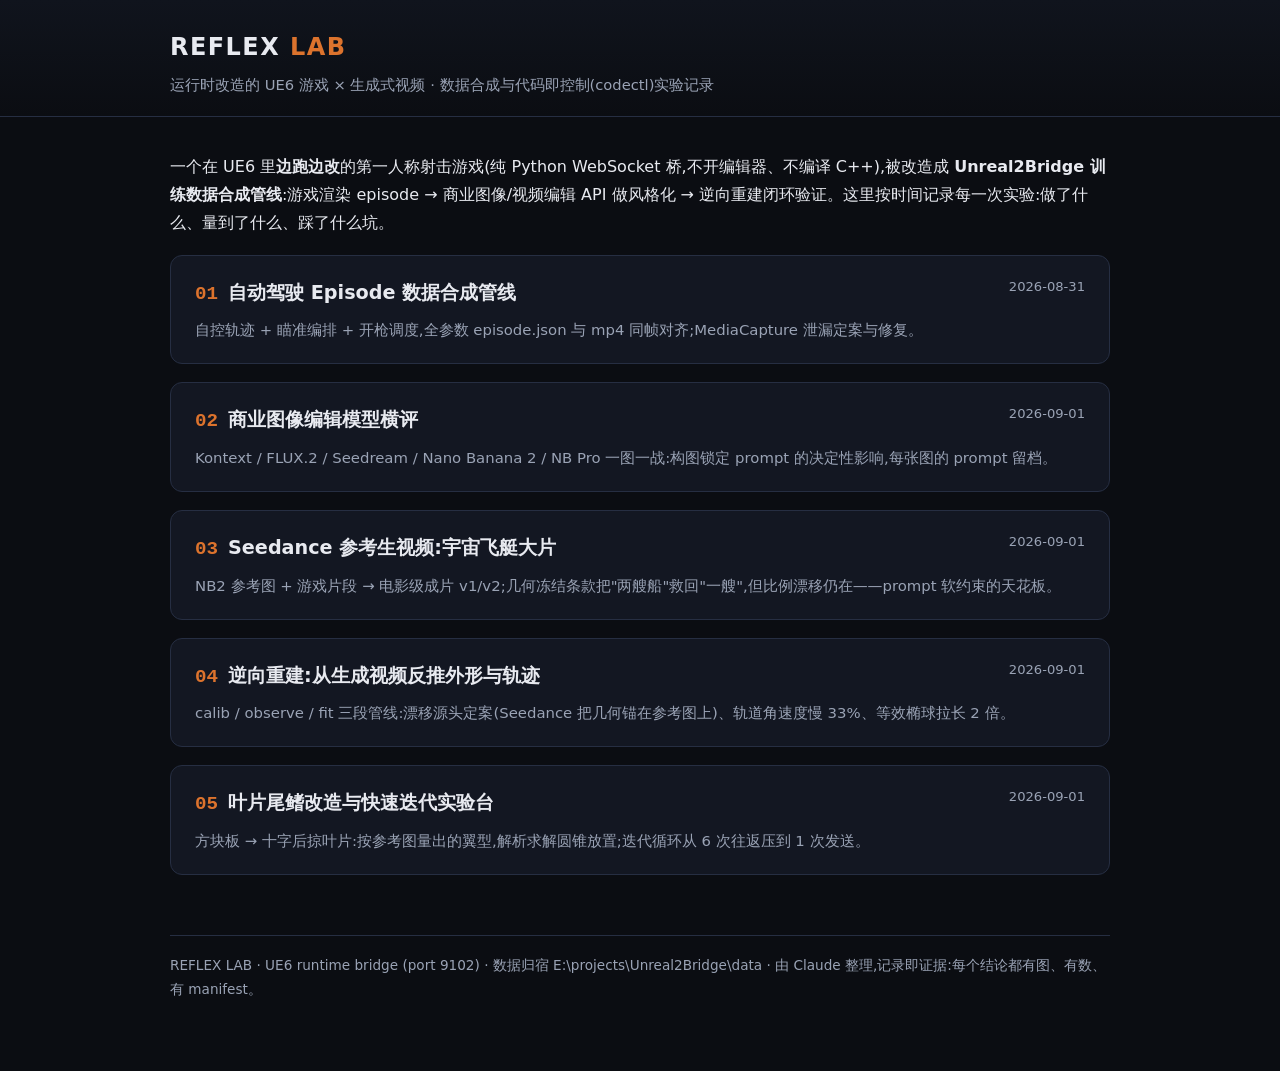
==== index.html @ d4e41690 "REFLEX LAB skeleton: index, style, curated assets (24MB) Co-Authored-By: Claude Fable 5 <noreply@ant" ====
<!DOCTYPE html>
<html lang="zh-CN">
<head>
<meta charset="utf-8">
<meta name="viewport" content="width=device-width, initial-scale=1">
<title>REFLEX LAB — 实验记录</title>
<link rel="stylesheet" href="assets/style.css">
<link rel="icon" href="data:image/svg+xml,<svg xmlns='http://www.w3.org/2000/svg' viewBox='0 0 100 100'><text y='.9em' font-size='90'>🛰️</text></svg>">
</head>
<body>
<header class="site">
  <div class="wrap">
    <h1><a href="index.html">REFLEX <span class="orange">LAB</span></a></h1>
    <p class="sub">运行时改造的 UE6 游戏 × 生成式视频 · 数据合成与代码即控制(codectl)实验记录</p>
  </div>
</header>
<div class="wrap">

<p>一个在 UE6 里<strong>边跑边改</strong>的第一人称射击游戏(纯 Python WebSocket 桥,不开编辑器、不编译 C++),被改造成
<strong>Unreal2Bridge 训练数据合成管线</strong>:游戏渲染 episode → 商业图像/视频编辑 API 做风格化 →
逆向重建闭环验证。这里按时间记录每一次实验:做了什么、量到了什么、踩了什么坑。</p>

<a class="entry-card" href="entries/01-episode-pipeline.html">
  <span class="date">2026-08-31</span>
  <h2><span class="num">01</span>自动驾驶 Episode 数据合成管线</h2>
  <p>自控轨迹 + 瞄准编排 + 开枪调度,全参数 episode.json 与 mp4 同帧对齐;MediaCapture 泄漏定案与修复。</p>
</a>

<a class="entry-card" href="entries/02-image-edits.html">
  <span class="date">2026-09-01</span>
  <h2><span class="num">02</span>商业图像编辑模型横评</h2>
  <p>Kontext / FLUX.2 / Seedream / Nano Banana 2 / NB Pro 一图一战:构图锁定 prompt 的决定性影响,每张图的 prompt 留档。</p>
</a>

<a class="entry-card" href="entries/03-seedance-films.html">
  <span class="date">2026-09-01</span>
  <h2><span class="num">03</span>Seedance 参考生视频:宇宙飞艇大片</h2>
  <p>NB2 参考图 + 游戏片段 → 电影级成片 v1/v2;几何冻结条款把"两艘船"救回"一艘",但比例漂移仍在——prompt 软约束的天花板。</p>
</a>

<a class="entry-card" href="entries/04-inverse-recon.html">
  <span class="date">2026-09-01</span>
  <h2><span class="num">04</span>逆向重建:从生成视频反推外形与轨迹</h2>
  <p>calib / observe / fit 三段管线:漂移源头定案(Seedance 把几何锚在参考图上)、轨道角速度慢 33%、等效椭球拉长 2 倍。</p>
</a>

<a class="entry-card" href="entries/05-blade-fins.html">
  <span class="date">2026-09-01</span>
  <h2><span class="num">05</span>叶片尾鳍改造与快速迭代实验台</h2>
  <p>方块板 → 十字后掠叶片:按参考图量出的翼型,解析求解圆锥放置;迭代循环从 6 次往返压到 1 次发送。</p>
</a>

<footer>
  REFLEX LAB · UE6 runtime bridge (port 9102) · 数据归宿 E:\projects\Unreal2Bridge\data ·
  由 Claude 整理,记录即证据:每个结论都有图、有数、有 manifest。
</footer>
</div>
</body>
</html>
---- assets/style.css ----
/* REFLEX LAB — experiment log, dark space theme */
:root {
  --bg: #0b0d12;
  --panel: #131722;
  --panel2: #1a2030;
  --ink: #e8eaf0;
  --dim: #9aa3b5;
  --accent: #dc732d;
  --accent2: #e9a06a;
  --line: #262e42;
  --good: #7dc98f;
  --bad: #e07a7a;
}
* { box-sizing: border-box; }
body {
  margin: 0;
  background: var(--bg);
  color: var(--ink);
  font-family: "Segoe UI", "PingFang SC", "Microsoft YaHei", system-ui, sans-serif;
  line-height: 1.75;
}
a { color: var(--accent2); text-decoration: none; }
a:hover { color: var(--accent); }
.wrap { max-width: 980px; margin: 0 auto; padding: 0 20px 80px; }
header.site {
  border-bottom: 1px solid var(--line);
  background: linear-gradient(180deg, #10141d, var(--bg));
  margin-bottom: 36px;
}
header.site .wrap { padding: 26px 20px 18px; }
header.site h1 { margin: 0; font-size: 1.5rem; letter-spacing: 0.06em; }
header.site h1 a { color: var(--ink); }
header.site h1 .orange { color: var(--accent); }
header.site p.sub { margin: 4px 0 0; color: var(--dim); font-size: 0.92rem; }
h1.title { font-size: 1.7rem; margin: 0 0 4px; }
p.meta { color: var(--dim); font-size: 0.9rem; margin: 0 0 28px; }
p.meta .tag {
  display: inline-block; border: 1px solid var(--line); border-radius: 4px;
  padding: 0 8px; margin-right: 6px; background: var(--panel);
  font-size: 0.82rem; color: var(--accent2);
}
h2 { font-size: 1.25rem; margin: 40px 0 12px; color: var(--accent2); }
h3 { font-size: 1.05rem; margin: 26px 0 8px; }
figure { margin: 18px 0; }
figure img, figure video {
  width: 100%; border-radius: 8px; border: 1px solid var(--line);
  display: block; background: #000;
}
figcaption { color: var(--dim); font-size: 0.86rem; margin-top: 6px; }
.grid2 { display: grid; grid-template-columns: 1fr 1fr; gap: 14px; }
.grid3 { display: grid; grid-template-columns: 1fr 1fr 1fr; gap: 12px; }
@media (max-width: 700px) { .grid2, .grid3 { grid-template-columns: 1fr; } }
.card {
  background: var(--panel); border: 1px solid var(--line);
  border-radius: 10px; padding: 18px 20px; margin: 16px 0;
}
.card.warn { border-left: 3px solid var(--bad); }
.card.law { border-left: 3px solid var(--accent); }
.card h3 { margin-top: 0; }
table { border-collapse: collapse; width: 100%; margin: 14px 0; font-size: 0.92rem; }
th, td { border: 1px solid var(--line); padding: 7px 11px; text-align: left; }
th { background: var(--panel2); color: var(--accent2); font-weight: 600; }
tr:nth-child(even) td { background: var(--panel); }
code, pre {
  font-family: Consolas, "Cascadia Mono", monospace;
  background: var(--panel2); border-radius: 5px;
}
code { padding: 1px 6px; font-size: 0.88em; color: var(--accent2); }
pre {
  padding: 14px 16px; overflow-x: auto; border: 1px solid var(--line);
  font-size: 0.84rem; line-height: 1.55;
}
pre code { background: none; padding: 0; color: var(--ink); }
blockquote {
  margin: 14px 0; padding: 10px 18px; border-left: 3px solid var(--accent);
  background: var(--panel); color: var(--dim); border-radius: 0 8px 8px 0;
}
.entry-card {
  display: block; background: var(--panel); border: 1px solid var(--line);
  border-radius: 12px; padding: 20px 24px; margin: 18px 0;
  transition: border-color 0.15s, transform 0.15s;
}
.entry-card:hover { border-color: var(--accent); transform: translateY(-2px); }
.entry-card h2 { margin: 0 0 6px; color: var(--ink); font-size: 1.2rem; }
.entry-card .num { color: var(--accent); font-family: Consolas, monospace; margin-right: 10px; }
.entry-card p { margin: 4px 0 0; color: var(--dim); font-size: 0.93rem; }
.entry-card .date { font-size: 0.82rem; color: var(--dim); float: right; }
footer {
  margin-top: 60px; padding-top: 18px; border-top: 1px solid var(--line);
  color: var(--dim); font-size: 0.85rem;
}
.nav-back { font-size: 0.9rem; display: inline-block; margin-bottom: 18px; }
.kpi { display: grid; grid-template-columns: repeat(auto-fit, minmax(170px, 1fr)); gap: 12px; margin: 18px 0; }
.kpi .box {
  background: var(--panel); border: 1px solid var(--line); border-radius: 10px;
  padding: 12px 16px; text-align: center;
}
.kpi .box .v { font-size: 1.45rem; color: var(--accent); font-weight: 700; font-family: Consolas, monospace; }
.kpi .box .k { font-size: 0.82rem; color: var(--dim); margin-top: 2px; }
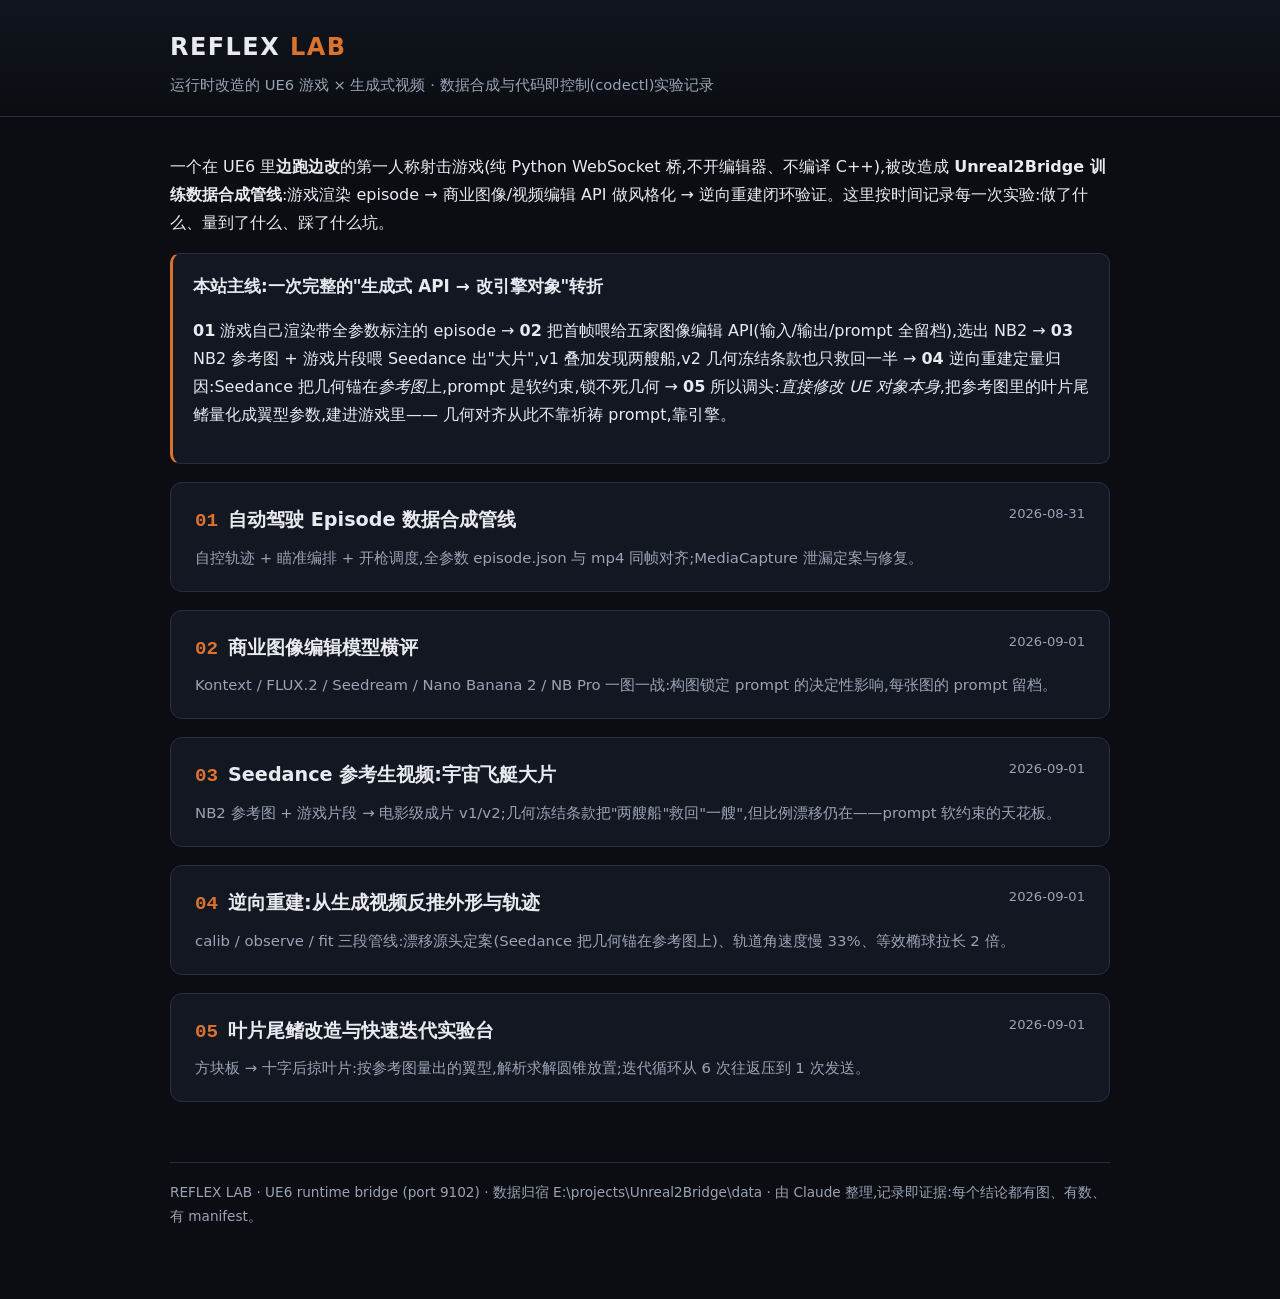
==== commit a91bf45e: "Five experiment entries + narrative spine (API-vs-engine pivot) 01 episode pipeline / 02 image-edit " ====
--- a/index.html
+++ b/index.html
@@ -19,6 +19,18 @@
 <p>一个在 UE6 里<strong>边跑边改</strong>的第一人称射击游戏(纯 Python WebSocket 桥,不开编辑器、不编译 C++),被改造成
 <strong>Unreal2Bridge 训练数据合成管线</strong>:游戏渲染 episode → 商业图像/视频编辑 API 做风格化 →
 逆向重建闭环验证。这里按时间记录每一次实验:做了什么、量到了什么、踩了什么坑。</p>
+
+<div class="card law">
+  <h3>本站主线:一次完整的"生成式 API → 改引擎对象"转折</h3>
+  <p>
+  <strong>01</strong> 游戏自己渲染带全参数标注的 episode →
+  <strong>02</strong> 把首帧喂给五家图像编辑 API(输入/输出/prompt 全留档),选出 NB2 →
+  <strong>03</strong> NB2 参考图 + 游戏片段喂 Seedance 出"大片",v1 叠加发现两艘船,v2 几何冻结条款也只救回一半 →
+  <strong>04</strong> 逆向重建定量归因:Seedance 把几何锚在<em>参考图</em>上,prompt 是软约束,锁不死几何 →
+  <strong>05</strong> 所以调头:<em>直接修改 UE 对象本身</em>,把参考图里的叶片尾鳍量化成翼型参数,建进游戏里——
+  几何对齐从此不靠祈祷 prompt,靠引擎。
+  </p>
+</div>
 
 <a class="entry-card" href="entries/01-episode-pipeline.html">
   <span class="date">2026-08-31</span>
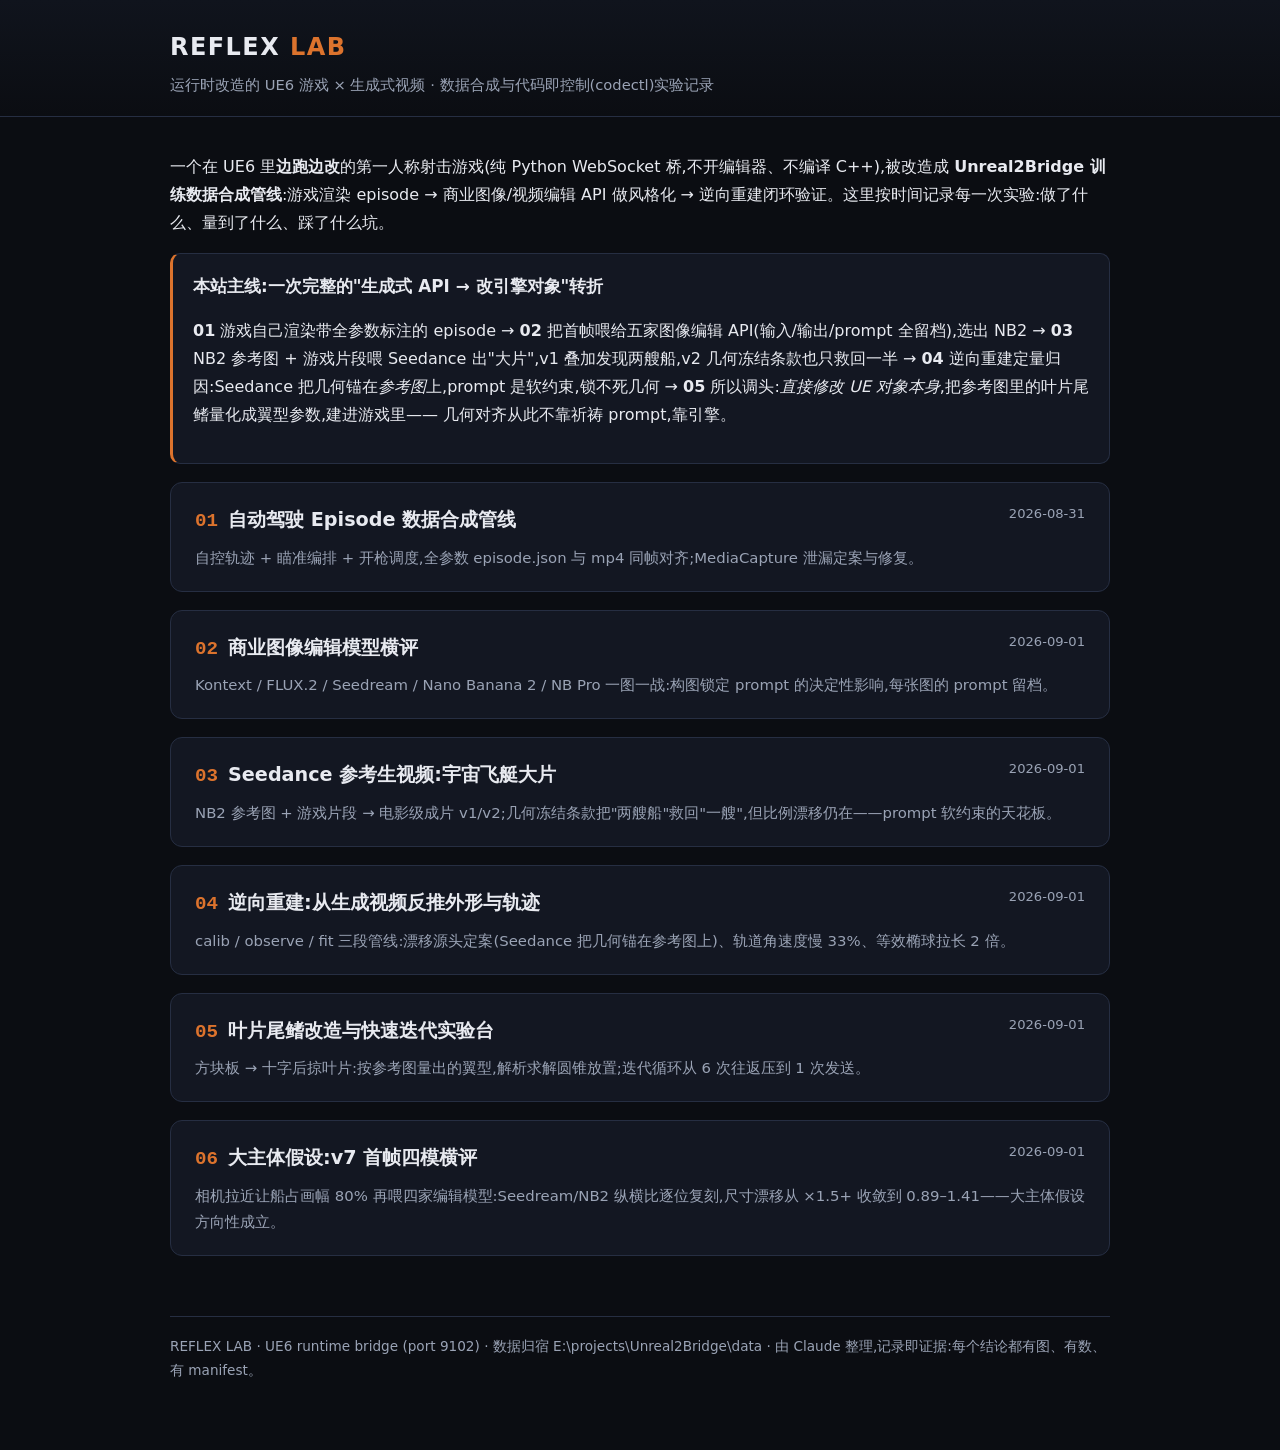
==== commit a8cfc77f: "Entry 06: big-subject hypothesis, four-editor shootout on the v7 first frame with quantitative silho" ====
--- a/index.html
+++ b/index.html
@@ -62,6 +62,12 @@
   <p>方块板 → 十字后掠叶片:按参考图量出的翼型,解析求解圆锥放置;迭代循环从 6 次往返压到 1 次发送。</p>
 </a>
 
+<a class="entry-card" href="entries/06-bigsubject.html">
+  <span class="date">2026-09-01</span>
+  <h2><span class="num">06</span>大主体假设:v7 首帧四模横评</h2>
+  <p>相机拉近让船占画幅 80% 再喂四家编辑模型:Seedream/NB2 纵横比逐位复刻,尺寸漂移从 ×1.5+ 收敛到 0.89–1.41——大主体假设方向性成立。</p>
+</a>
+
 <footer>
   REFLEX LAB · UE6 runtime bridge (port 9102) · 数据归宿 E:\projects\Unreal2Bridge\data ·
   由 Claude 整理,记录即证据:每个结论都有图、有数、有 manifest。
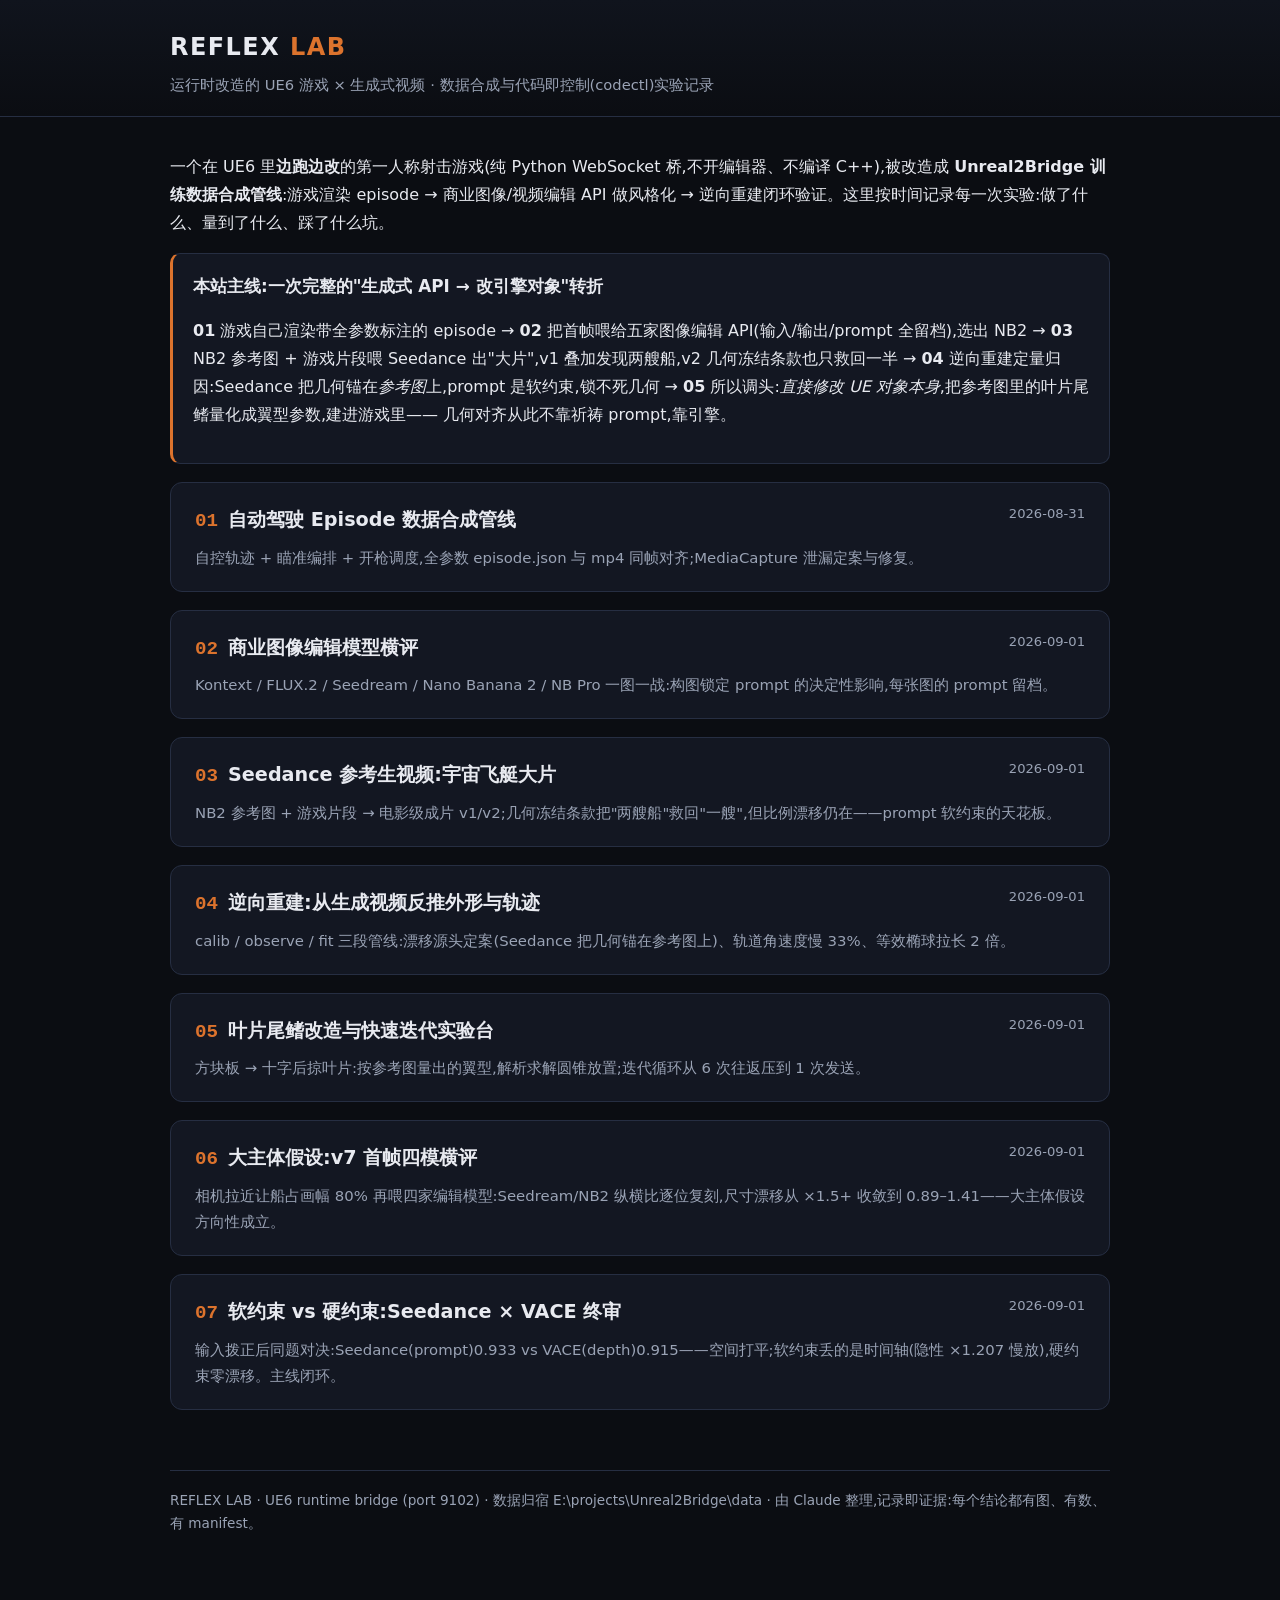
==== commit ff19a0e9: "Entry 07: soft-vs-hard structure verdict -- Seedance 0.933 (after x1.207 retime correction) vs VACE " ====
--- a/index.html
+++ b/index.html
@@ -68,6 +68,12 @@
   <p>相机拉近让船占画幅 80% 再喂四家编辑模型:Seedream/NB2 纵横比逐位复刻,尺寸漂移从 ×1.5+ 收敛到 0.89–1.41——大主体假设方向性成立。</p>
 </a>
 
+<a class="entry-card" href="entries/07-soft-vs-hard.html">
+  <span class="date">2026-09-01</span>
+  <h2><span class="num">07</span>软约束 vs 硬约束:Seedance × VACE 终审</h2>
+  <p>输入拨正后同题对决:Seedance(prompt)0.933 vs VACE(depth)0.915——空间打平;软约束丢的是时间轴(隐性 ×1.207 慢放),硬约束零漂移。主线闭环。</p>
+</a>
+
 <footer>
   REFLEX LAB · UE6 runtime bridge (port 9102) · 数据归宿 E:\projects\Unreal2Bridge\data ·
   由 Claude 整理,记录即证据:每个结论都有图、有数、有 manifest。
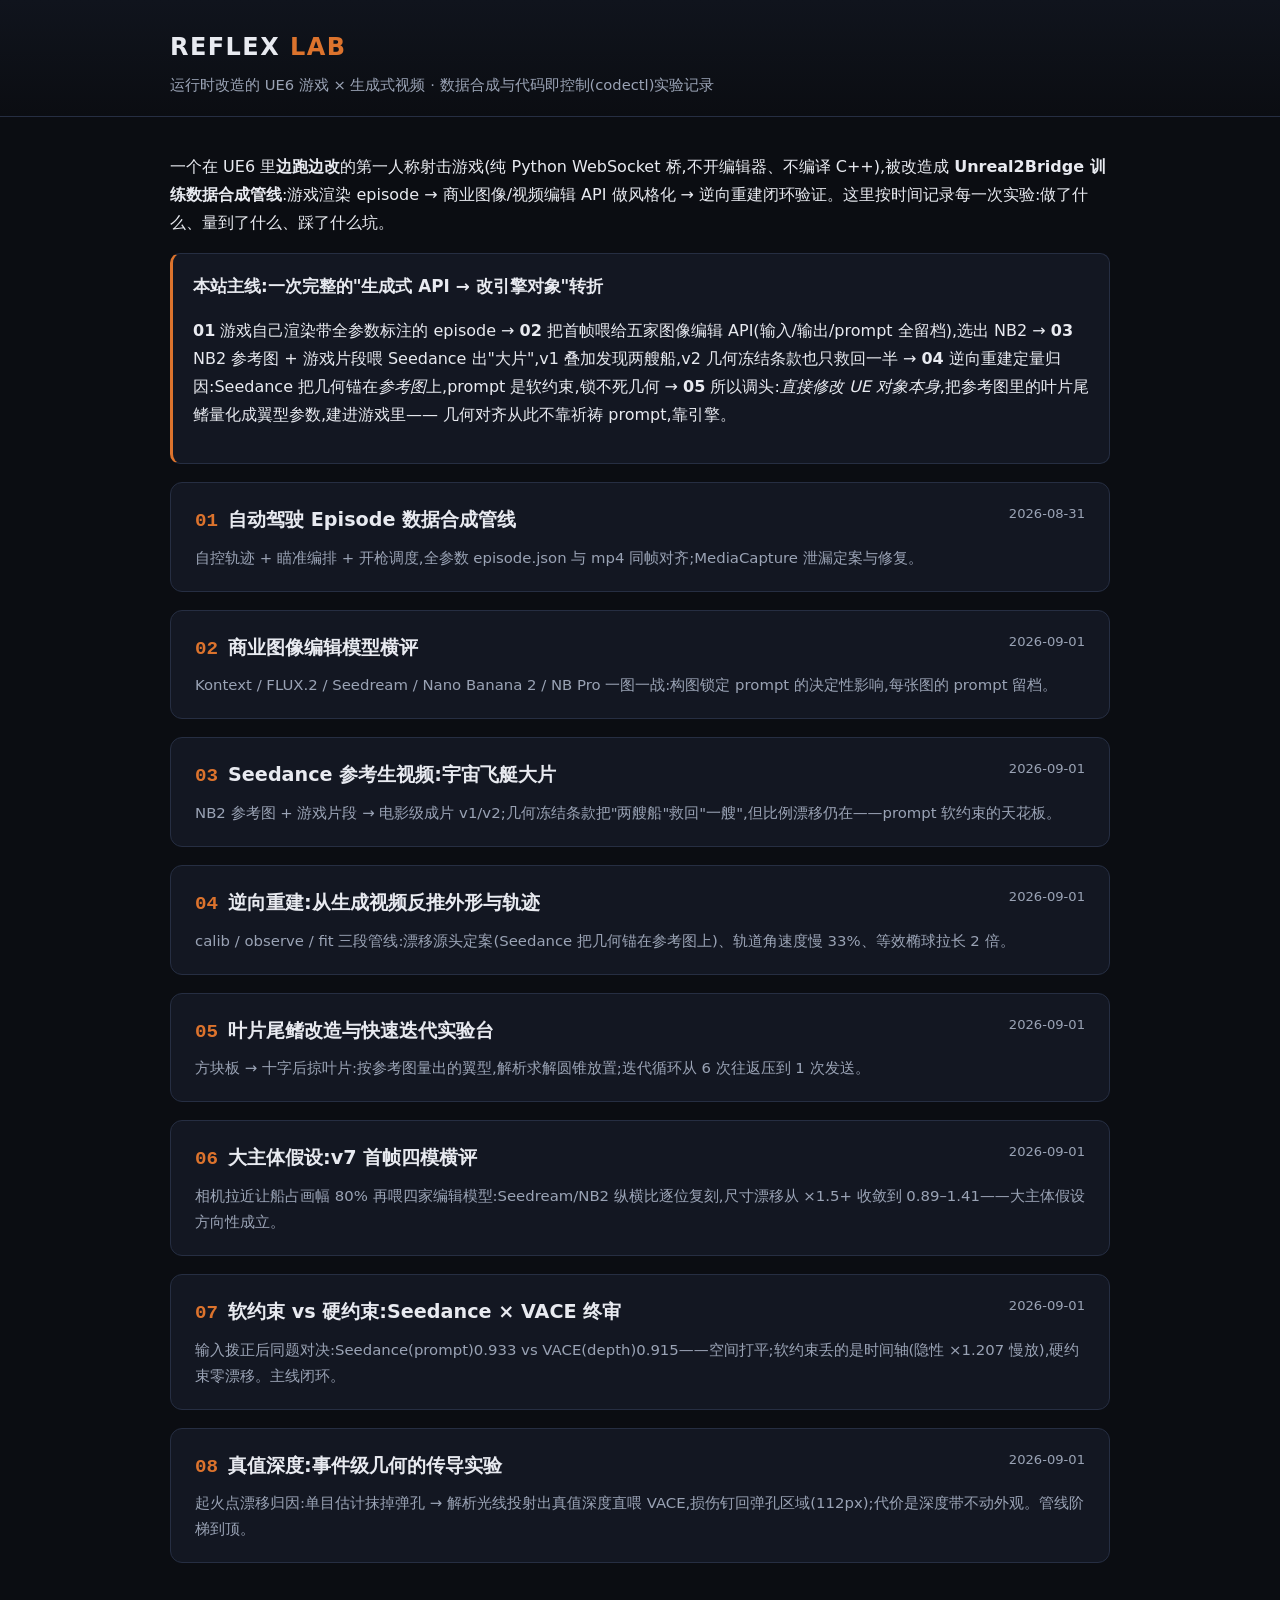
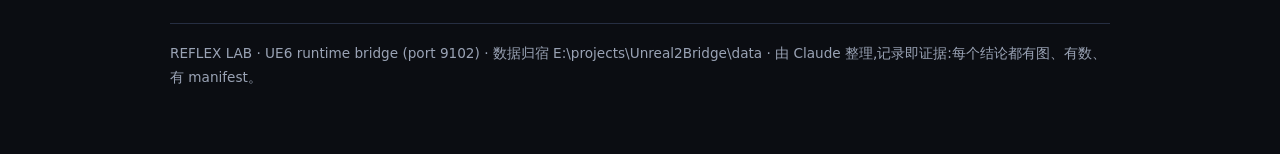
==== commit 93b0ef0a: "Entry 08: ground-truth depth via analytic raycast -- annotator erases the breach, GT depth pins the " ====
--- a/index.html
+++ b/index.html
@@ -74,6 +74,12 @@
   <p>输入拨正后同题对决:Seedance(prompt)0.933 vs VACE(depth)0.915——空间打平;软约束丢的是时间轴(隐性 ×1.207 慢放),硬约束零漂移。主线闭环。</p>
 </a>
 
+<a class="entry-card" href="entries/08-gt-depth.html">
+  <span class="date">2026-09-01</span>
+  <h2><span class="num">08</span>真值深度:事件级几何的传导实验</h2>
+  <p>起火点漂移归因:单目估计抹掉弹孔 → 解析光线投射出真值深度直喂 VACE,损伤钉回弹孔区域(112px);代价是深度带不动外观。管线阶梯到顶。</p>
+</a>
+
 <footer>
   REFLEX LAB · UE6 runtime bridge (port 9102) · 数据归宿 E:\projects\Unreal2Bridge\data ·
   由 Claude 整理,记录即证据:每个结论都有图、有数、有 manifest。
